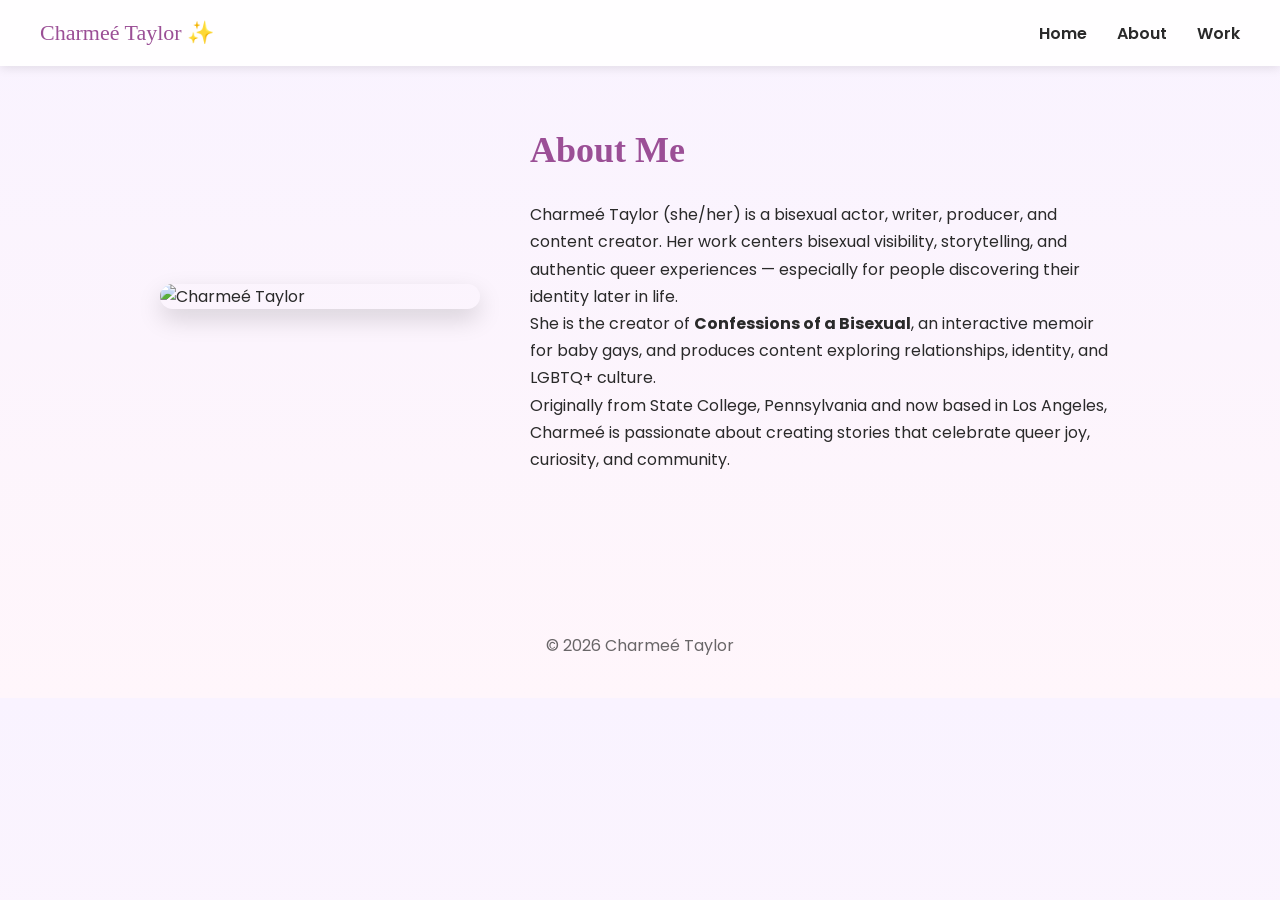
==== about.html @ 1f49b3b9 "first push" ====
<!DOCTYPE html>

<html lang="en">

<head>

<meta charset="UTF-8">
<meta name="viewport" content="width=device-width, initial-scale=1.0">

<title>About Charmeé</title>

<link rel="stylesheet" href="style.css">

<link href="https://fonts.googleapis.com/css2?family=Poppins:wght@300;400;600&family=Permanent+Marker&family=Comic+Neue:wght@700&display=swap" rel="stylesheet">

</head>

<body>

<nav class="navbar">

<div class="logo">Charmeé Taylor ✨</div>

<ul class="nav-links">
<li><a href="index.html">Home</a></li>
<li><a href="about.html">About</a></li>
<li><a href="work.html">Work</a></li>
</ul>

<div class="hamburger">&#9776;</div>

</nav>

<section class="about-section">

<div class="about-container">

<img src="photoshoot-placeholder.jpg" alt="Charmeé Taylor" class="about-photo">

<div class="about-text">

<h1 class="about-title">About Me</h1>

<p>

Charmeé Taylor (she/her) is a bisexual actor, writer, producer, and content creator.

Her work centers bisexual visibility, storytelling, and authentic queer experiences — especially for people discovering their identity later in life.

</p>

<p>

She is the creator of <strong>Confessions of a Bisexual</strong>, an interactive memoir for baby gays, and produces content exploring relationships, identity, and LGBTQ+ culture.

</p>

<p>

Originally from State College, Pennsylvania and now based in Los Angeles, Charmeé is passionate about creating stories that celebrate queer joy, curiosity, and community.

</p>

</div>

</div>

</section>

<footer>

© 2026 Charmeé Taylor

</footer>

<script src="script.js"></script>

</body>

</html>
---- style.css ----
/* ---------------- RESET ---------------- */

* {
  box-sizing: border-box;
  margin: 0;
  padding: 0;
  }

html, body {
font-family: 'Poppins', sans-serif;
background: linear-gradient(180deg,#F9F3FF,#FFF6FB);
color: #2A2A2A;
scroll-behavior: smooth;
overflow-x: hidden;
animation: fadeIn .7s ease;
}

@keyframes fadeIn {
from {opacity:0}
to {opacity:1}
}

/* ---------------- NAVBAR ---------------- */

.navbar {
display: flex;
justify-content: space-between;
align-items: center;
padding: 20px 40px;
position: fixed;
width: 100%;
top: 0;
background: rgba(255,255,255,0.9);
backdrop-filter: blur(6px);
z-index: 100;
box-shadow: 0 2px 10px rgba(0,0,0,.1);
}

.logo {
font-family: 'Permanent Marker', cursive;
font-size: 22px;
color: #9B4F96;
}

.nav-links {
list-style: none;
display: flex;
gap: 30px;
}

.nav-links a {
text-decoration: none;
color: #2A2A2A;
font-weight: 600;
transition: .3s;
}

.nav-links a:hover {
color: #D60270;
}

.hamburger {
display: none;
font-size: 28px;
cursor: pointer;
}

/* ---------------- HERO ---------------- */

.hero {
position: relative;
padding-top: 120px;
min-height: 100vh;
display: flex;
flex-direction: column;
align-items: center;
justify-content: center;
text-align: center;

background-image: url('notebook-marble.png');
background-size: cover;
background-repeat: repeat;
}

/* sparkles overlay */

.sparkles {
position: absolute;
top:0;
left:0;
width:100%;
height:100%;
background-image:url('sparkles.png');
background-repeat: repeat;
opacity: .25;
pointer-events: none;
}

/* floating icons */

.floating-icons span {
position: absolute;
font-size: 22px;
opacity: .7;
animation: float 8s ease-in-out infinite;
}

.floating-icons span:nth-child(1){top:18%;left:12%;}
.floating-icons span:nth-child(2){top:30%;right:14%;}
.floating-icons span:nth-child(3){bottom:25%;left:18%;}
.floating-icons span:nth-child(4){bottom:22%;right:20%;}

@keyframes float {
0% { transform: translateY(0) }
50% { transform: translateY(-10px) }
100% { transform: translateY(0) }
}

/* headshot */

.hero-img{
width:180px;
height:180px;
border-radius:50%;
border:6px solid white;
margin-bottom:-40px;
z-index:3;
}

/* notebook label */

.hero-label {
transform: rotate(-1.5deg);    
background: white;
padding: 40px;
border-radius: 14px;
max-width: 620px;
width: 90%;
font-family: 'Comic Neue', cursive;
position: relative;
z-index: 2;
}

.hero-label:before {
content:"";
position:absolute;
inset:-6px;
border-radius:18px;
background: linear-gradient(90deg,#D60270,#9B4F96,#0038A8);
z-index:-1;
}

.hero-label:after {
content:"";
position:absolute;
inset:-12px;
border-radius:20px;
background: linear-gradient(90deg,#D60270,#9B4F96,#0038A8);
filter: blur(8px);
opacity:.45;
z-index:-2;
}

.hero-label h1 {
font-size: 36px;
margin-bottom: 10px;
}

.hero-label p {
font-size: 18px;
}

/* ---------------- GENERAL SECTIONS ---------------- */

section {
max-width: 1000px;
margin: auto;
padding: 100px 20px;
}

/* ---------------- INTRO SECTION ---------------- */

.intro {
max-width: 800px;
margin: auto;
padding: 120px 20px;
text-align: center;
line-height: 1.7;
}

.intro h2 {
font-family: 'Permanent Marker', cursive;
font-size: 32px;
margin-bottom: 20px;
color: #9B4F96;
}

/* ---------------- WORK GRID ---------------- */

.work-section {
padding: 120px 20px;
max-width: 1100px;
margin: auto;
text-align: center;
}

.work-title {
font-family: 'Permanent Marker', cursive;
font-size: 40px;
margin-bottom: 10px;
color: #9B4F96;
}

.work-subtitle {
max-width: 600px;
margin: auto;
margin-bottom: 50px;
line-height: 1.6;
opacity: .8;
}

.work-grid {
display: grid;
grid-template-columns: repeat(auto-fit,minmax(280px,1fr));
gap: 40px;
}

.work-card {
background: white;
border-radius: 20px;
overflow: hidden;
box-shadow: 0 8px 25px rgba(0,0,0,.08);
transition: .35s;
border: 4px solid transparent;

background-image:
linear-gradient(white,white),
linear-gradient(90deg,#D60270,#9B4F96,#0038A8);

background-origin: border-box;
background-clip: content-box,border-box;
}

.work-card:hover {
transform: translateY(-10px) scale(1.02);
box-shadow: 0 20px 40px rgba(0,0,0,.15);
box-shadow: 0 20px 50px rgba(155,79,150,.25);
}

.work-card img {
width: 100%;
height: 240px;
object-fit: cover;
}

.work-info {
padding: 25px;
text-align: center;
}

.work-info h2 {
font-family: 'Permanent Marker', cursive;
margin-bottom: 8px;
}

/* buttons */

.btn {
display: inline-block;
margin-top: 15px;
padding: 10px 22px;
border-radius: 25px;
text-decoration: none;
font-weight: 600;
color: #9B4F96;
border: 2px solid #9B4F96;
transition: .2s;
}

.btn:hover {
background: #9B4F96;
color: white;
}

/* ---------------- ABOUT PAGE ---------------- */

.about-section {
padding: 120px 20px;
}

.about-container {
display: flex;
gap: 50px;
align-items: center;
max-width: 1000px;
margin: auto;
flex-wrap: wrap;
}

.about-photo {
width: 320px;
border-radius: 16px;
box-shadow: 0 10px 25px rgba(0,0,0,.15);
}

.about-text {
flex: 1;
line-height: 1.7;
}

.about-title {
font-family: 'Permanent Marker', cursive;
font-size: 36px;
margin-bottom: 20px;
color: #9B4F96;
}

/* ---------------- FOOTER ---------------- */

footer {
padding: 40px 20px;
text-align: center;
opacity: .7;
}

/* ---------------- MOBILE ---------------- */

@media (max-width:768px){

.nav-links{
display:none;
flex-direction:column;
position:absolute;
top:70px;
left:0;
width:100%;
background:white;
padding:20px;
box-shadow:0 5px 15px rgba(0,0,0,.1);
}

.nav-links.active{
display:flex;
}

.hamburger{
display:block;
}

.hero-img{
width:140px;
height:140px;
}

.hero-label h1{
font-size:30px;
}

.about-container{
flex-direction:column;
text-align:center;
}

.about-photo{
width:240px;
}

}

/* NOTEBOOK DOODLE ICONS */

.floating-icons span{
position:absolute;
font-size:24px;
opacity:.75;
animation: float 8s ease-in-out infinite;
}

/* positions */

.icon1{top:15%;left:12%;}
.icon2{top:28%;right:14%;}
.icon3{bottom:25%;left:18%;}
.icon4{bottom:20%;right:20%;}
.icon5{top:45%;left:6%;}
.icon6{bottom:35%;right:8%;}
.icon7{top:12%;right:40%;}
.icon8{bottom:15%;left:40%;}

/* floating animation */

@keyframes float{

0%{transform:translateY(0px) rotate(0deg)}
50%{transform:translateY(-12px) rotate(6deg)}
100%{transform:translateY(0px) rotate(0deg)}

}

/* NOTEBOOK LABEL EFFECT */

.hero-label{
padding: 48px 60px;
max-width: 680px;
/* transform:rotate(-1.5deg);
position:relative; */
}

/* marker underline accent */

.label-accent{
position:absolute;
bottom:14px;
left:30px;
width:75%;
height:6px;
background:linear-gradient(90deg,#D60270,#9B4F96,#0038A8);
border-radius:10px;
opacity:.7;
transform:rotate(-2deg);
}

/* tape corners */

.hero-label:before{
content:"";
position:absolute;
top:-12px;
left:20px;
width:60px;
height:18px;
background:rgba(255,255,255,.6);
border-radius:3px;
transform:rotate(-6deg);
}

.hero-label:after{
content:"";
position:absolute;
top:-12px;
right:20px;
width:60px;
height:18px;
background:rgba(255,255,255,.6);
border-radius:3px;
transform:rotate(6deg);
}
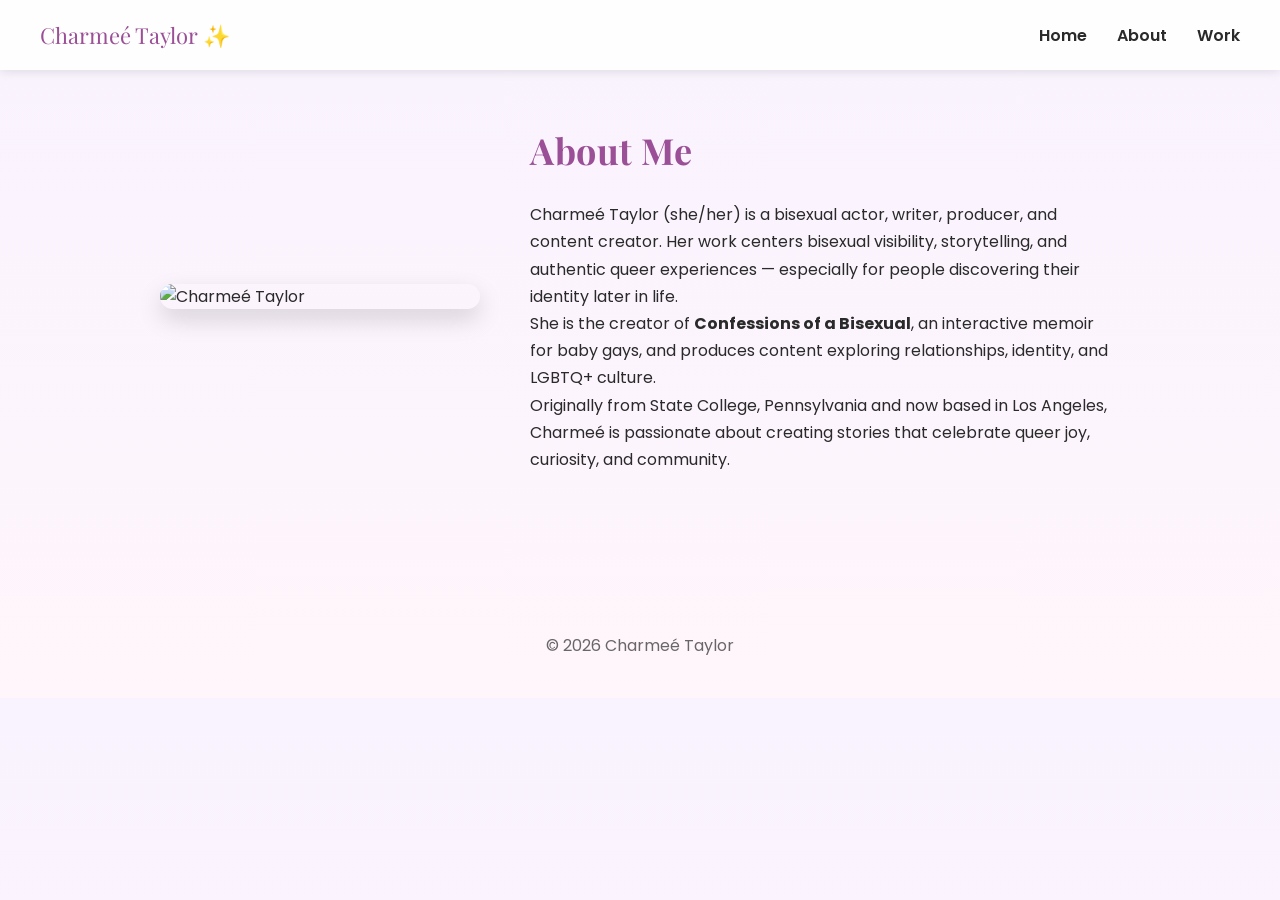
==== commit 2cd21f79: "adjust files and css" ====
--- a/about.html
+++ b/about.html
@@ -11,8 +11,7 @@
 
 <link rel="stylesheet" href="style.css">
 
-<link href="https://fonts.googleapis.com/css2?family=Poppins:wght@300;400;600&family=Permanent+Marker&family=Comic+Neue:wght@700&display=swap" rel="stylesheet">
-
+<link href="https://fonts.googleapis.com/css2?family=Poppins:wght@300;400;600&family=Playfair+Display:wght@500;600;700&display=swap" rel="stylesheet">
 </head>
 
 <body>
--- a/style.css
+++ b/style.css
@@ -37,7 +37,7 @@
 }
 
 .logo {
-font-family: 'Permanent Marker', cursive;
+font-family: 'Playfair Display', serif;
 font-size: 22px;
 color: #9B4F96;
 }
@@ -69,7 +69,7 @@
 
 .hero {
 position: relative;
-padding-top: 120px;
+padding-top: 100px;
 min-height: 100vh;
 display: flex;
 flex-direction: column;
@@ -119,20 +119,20 @@
 /* headshot */
 
 .hero-img{
-width:180px;
-height:180px;
+width:160px;
+height:160px;
 border-radius:50%;
 border:6px solid white;
-margin-bottom:-40px;
+margin-bottom:-20px;
 z-index:3;
 }
 
 /* notebook label */
 
 .hero-label {
-transform: rotate(-1.5deg);    
-background: white;
-padding: 40px;
+transform: rotate(-0.5deg);    
+/* background: white; */
+padding: 40px 50px;
 border-radius: 14px;
 max-width: 620px;
 width: 90%;
@@ -167,7 +167,8 @@
 }
 
 .hero-label p {
-font-size: 18px;
+font-size: 16px;
+line-height: 1.5;
 }
 
 /* ---------------- GENERAL SECTIONS ---------------- */
@@ -183,17 +184,26 @@
 .intro {
 max-width: 800px;
 margin: auto;
-padding: 120px 20px;
+padding: 80px 20px;
 text-align: center;
 line-height: 1.7;
 }
 
 .intro h2 {
-font-family: 'Permanent Marker', cursive;
-font-size: 32px;
+font-family: 'Playfair Display', serif;
+font-size: 30px;
 margin-bottom: 20px;
 color: #9B4F96;
 }
+
+.intro p {
+  font-size: 17px;
+}
+
+.btn {
+  margin-top: 20px;
+}
+
 
 /* ---------------- WORK GRID ---------------- */
 
@@ -205,10 +215,16 @@
 }
 
 .work-title {
-font-family: 'Permanent Marker', cursive;
+font-family: 'Playfair Display', serif;
 font-size: 40px;
 margin-bottom: 10px;
 color: #9B4F96;
+}
+
+.work-title,
+.about-title,
+.intro h2 {
+  letter-spacing: 0.5px;
 }
 
 .work-subtitle {
@@ -221,17 +237,15 @@
 
 .work-grid {
 display: grid;
-grid-template-columns: repeat(auto-fit,minmax(280px,1fr));
+grid-template-columns: repeat(2, 1fr);
 gap: 40px;
 }
 
 .work-card {
-background: white;
-border-radius: 20px;
-overflow: hidden;
-box-shadow: 0 8px 25px rgba(0,0,0,.08);
-transition: .35s;
-border: 4px solid transparent;
+display: block;
+text-decoration: none;
+color: inherit;
+
 
 background-image:
 linear-gradient(white,white),
@@ -248,10 +262,11 @@
 }
 
 .work-card img {
+transition: transform 0.4s ease;
 width: 100%;
-height: 240px;
+height: 100%;
 object-fit: cover;
-}
+object-position: center;}
 
 .work-info {
 padding: 25px;
@@ -259,8 +274,21 @@
 }
 
 .work-info h2 {
-font-family: 'Permanent Marker', cursive;
+font-family: 'Playfair Display', serif;
 margin-bottom: 8px;
+}
+
+.card-overlay {
+  transition: 0.3s;
+}
+
+.work-card:hover .card-overlay {
+  background: linear-gradient(
+    90deg,
+    rgba(214,2,112,0.95),
+    rgba(155,79,150,0.95),
+    rgba(0,56,168,0.95)
+  );
 }
 
 /* buttons */
@@ -309,7 +337,7 @@
 }
 
 .about-title {
-font-family: 'Permanent Marker', cursive;
+font-family: 'Playfair Display', serif;
 font-size: 36px;
 margin-bottom: 20px;
 color: #9B4F96;
@@ -353,7 +381,8 @@
 }
 
 .hero-label h1{
-font-size:30px;
+font-size:32px;
+margin-bottom: 10px;
 }
 
 .about-container{
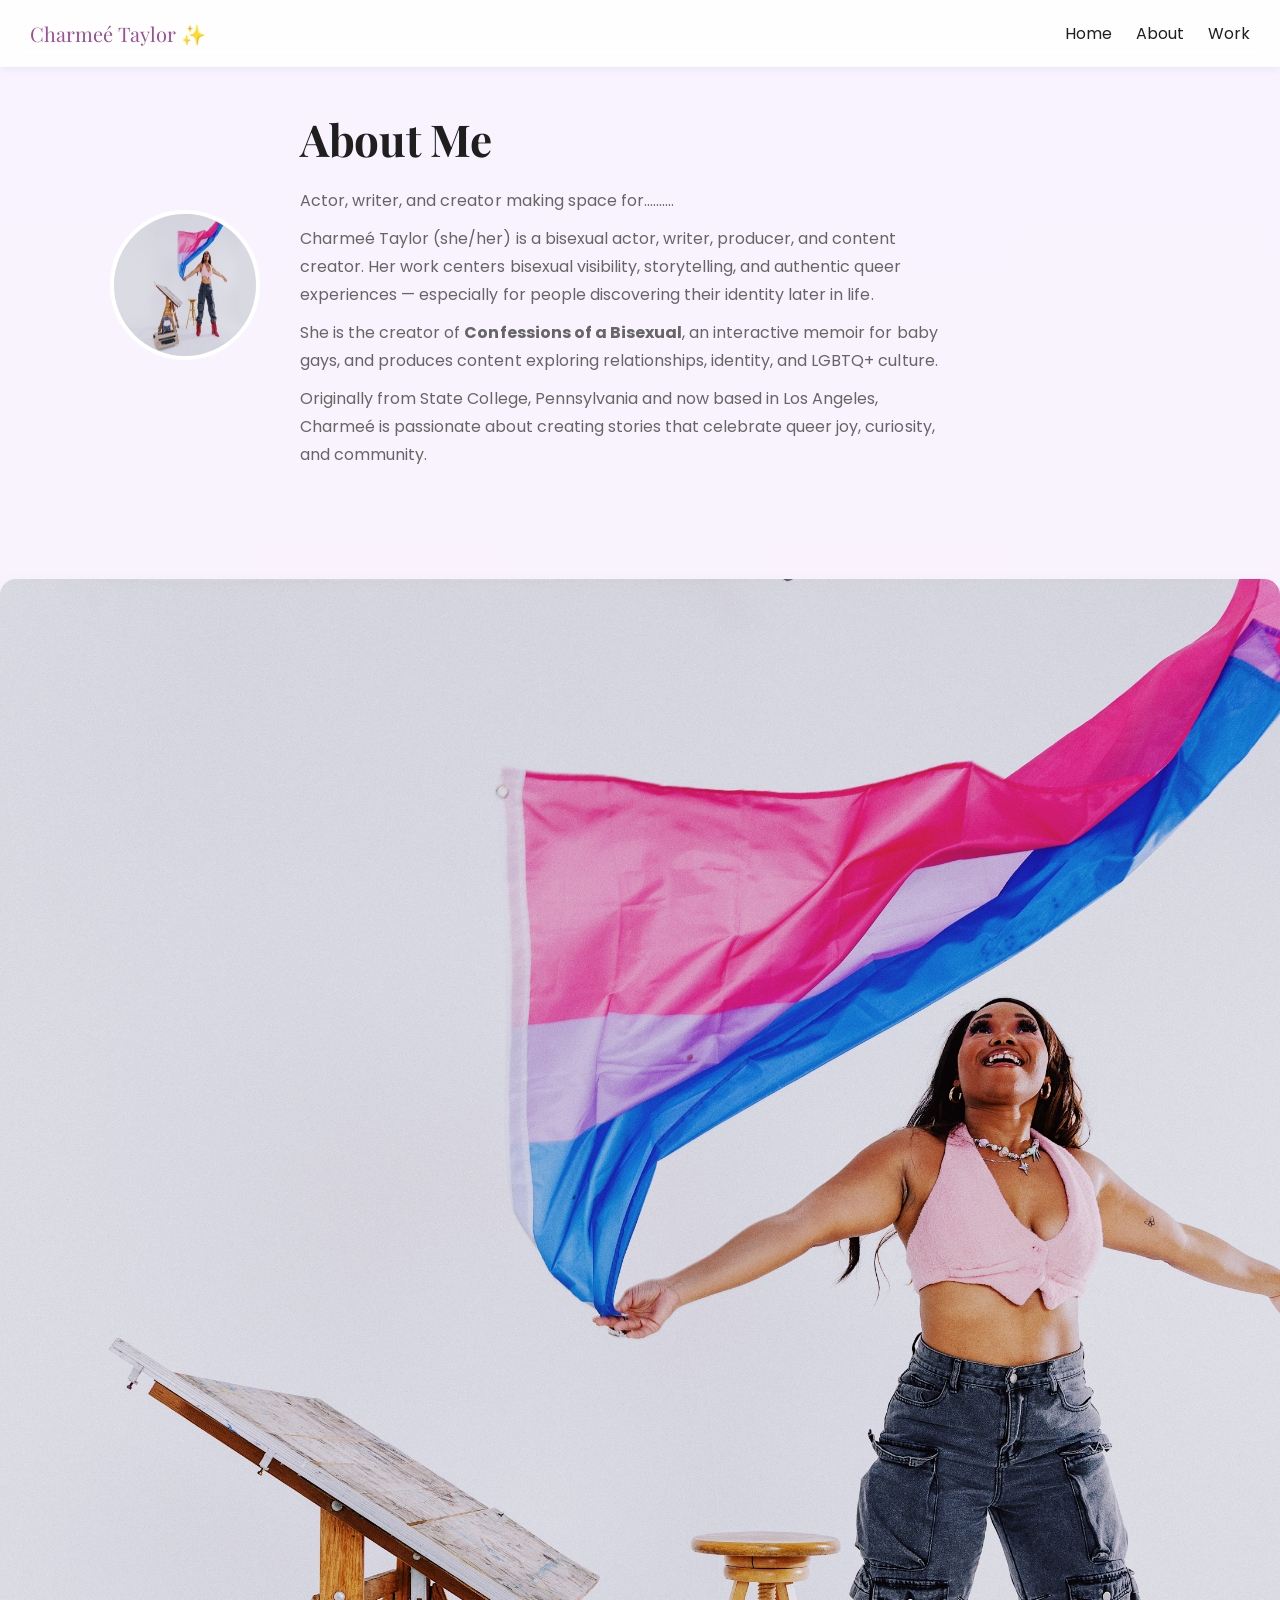
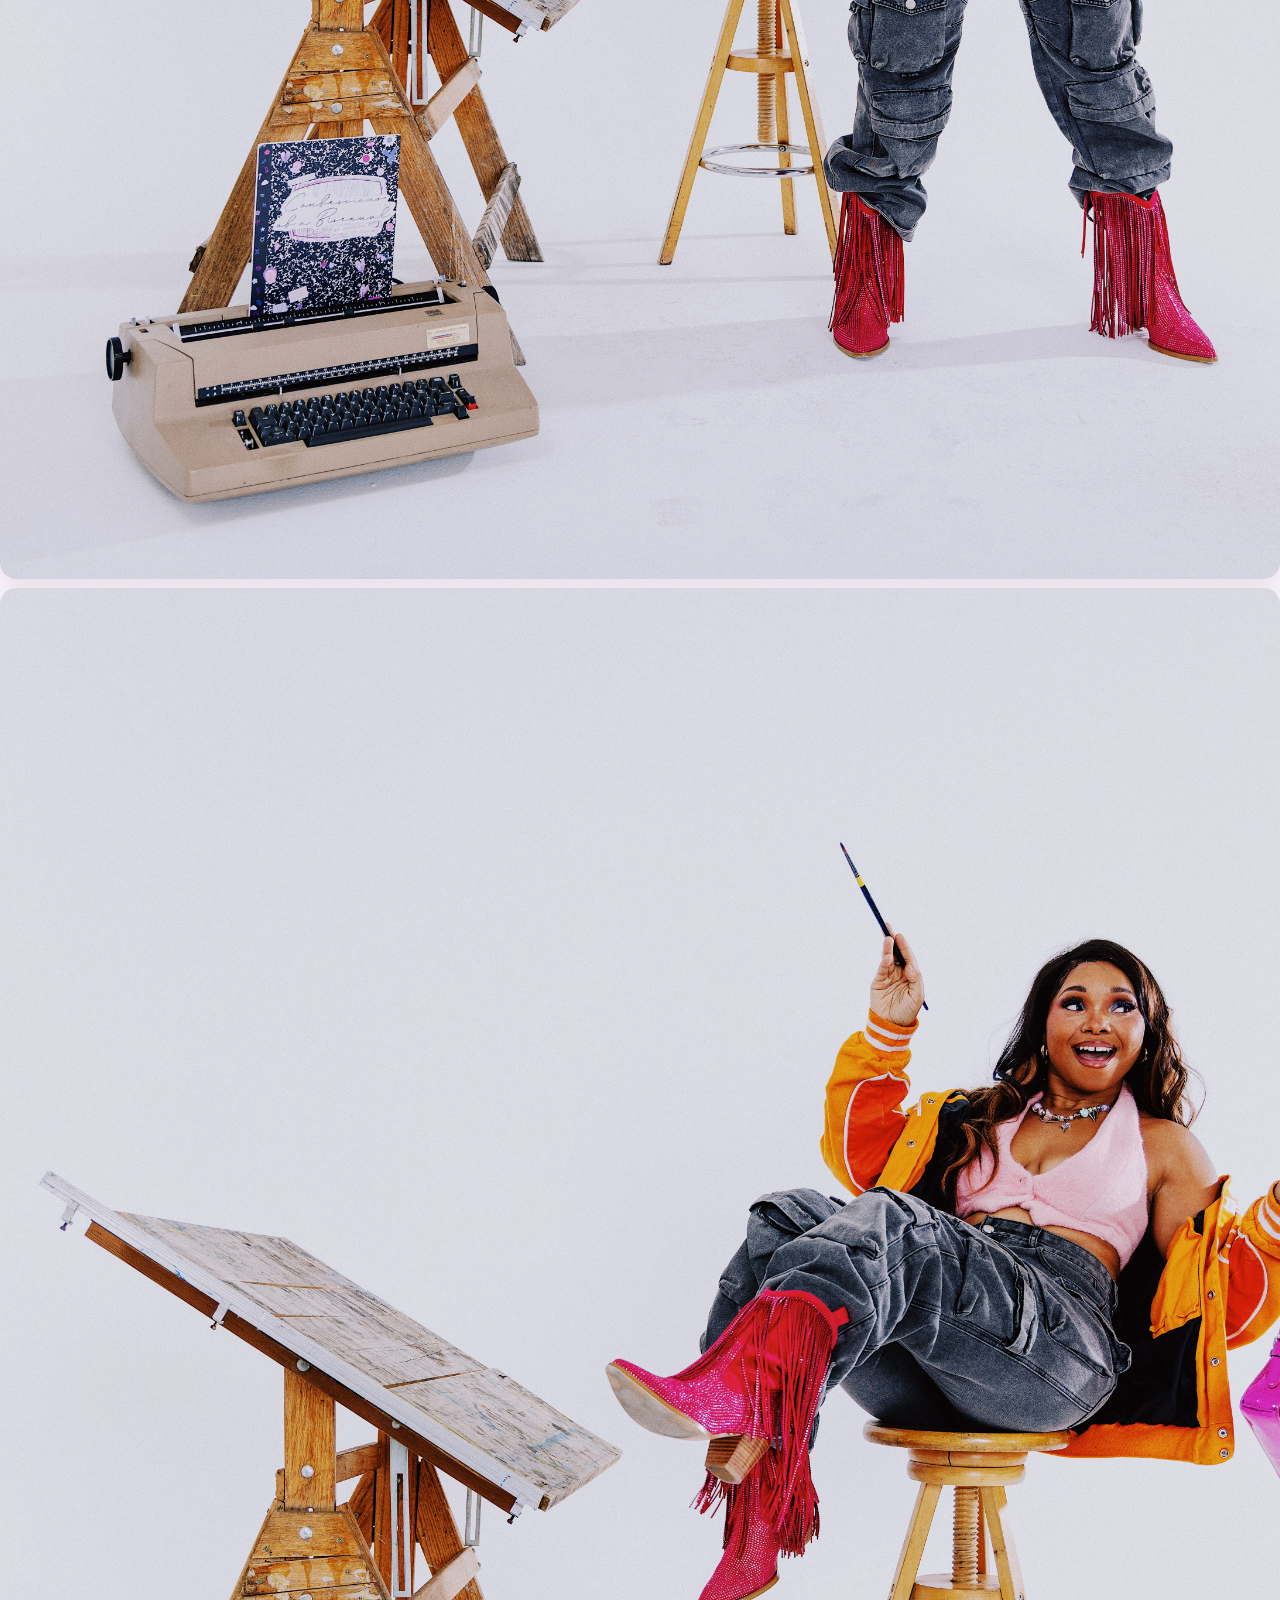
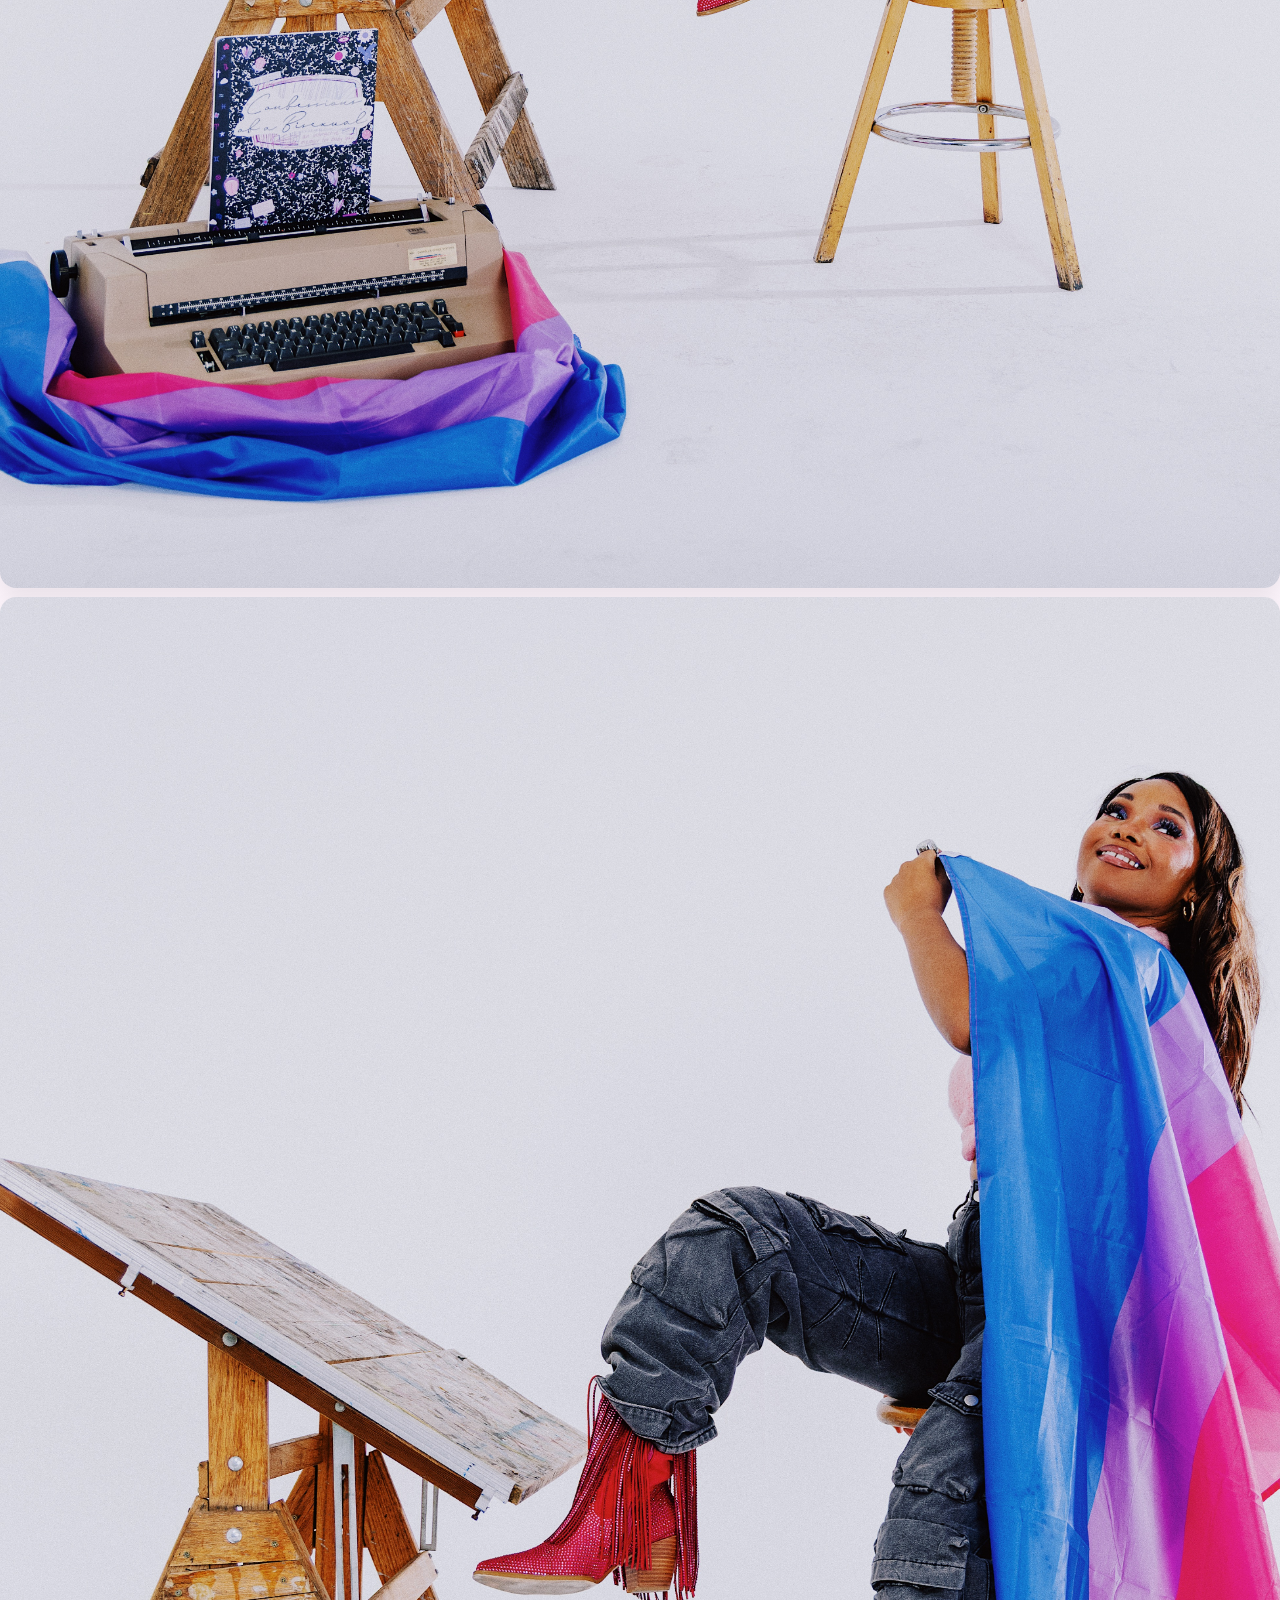
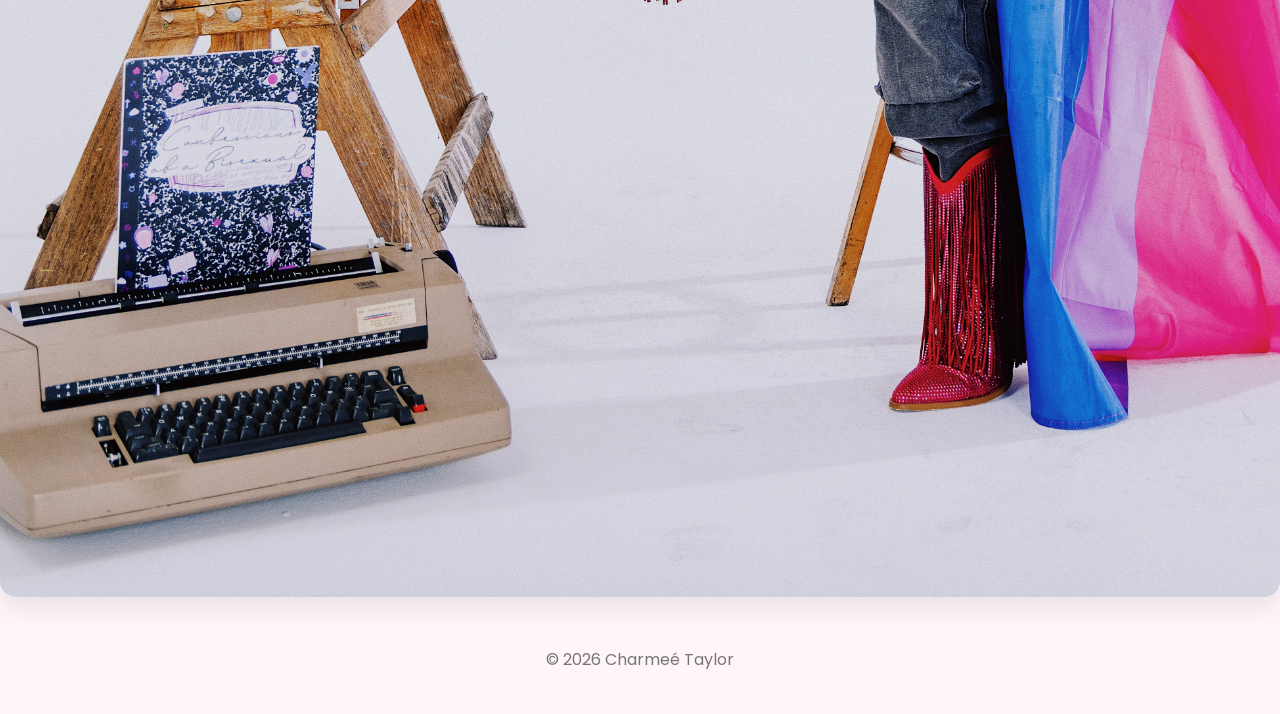
==== commit 764b4c33: "add pics" ====
--- a/about.html
+++ b/about.html
@@ -31,14 +31,19 @@
 </nav>
 
 <section class="about-section">
+<div class="container">
 
-<div class="about-container">
+    <div class="about-container">
 
-<img src="photoshoot-placeholder.jpg" alt="Charmeé Taylor" class="about-photo">
+<img src="assets/biFlagCharmee.JPG" alt="Charmeé Taylor" class="hero-img">
 
 <div class="about-text">
 
 <h1 class="about-title">About Me</h1>
+
+<div class="about-tagline">
+    <p> Actor, writer, and creator making space for..........</p>
+</div>
 
 <p>
 
@@ -64,7 +69,16 @@
 
 </div>
 
+</div>
+
 </section>
+
+<div class="about-gallery">
+    <img src="assets/biFlagCharmee.JPG" alt="Charmeé Taylor" class="gallery-photo">
+    <img src="assets/paintingCharmee.JPG" alt="Charmeé Taylor" class="gallery-photo">
+    <img src="assets/2BiFlagCharmee.JPG" alt="Charmeé Taylor" class="gallery-photo">   
+
+</div>
 
 <footer>
 
--- a/style.css
+++ b/style.css
@@ -1,476 +1,251 @@
-/* ---------------- RESET ---------------- */
-
+/* =========================
+   FINAL POLISHED DESIGN SYSTEM
+   ========================= */
+
+:root {
+  --max: 1100px;
+
+  --text: #1f1f1f;
+  --muted: #666;
+
+  --primary: #9B4F96;
+  --accent: #D60270;
+  --blue: #0038A8;
+
+  --space-sm: 10px;
+  --space-md: 20px;
+  --space-lg: 40px;
+  --space-xl: 80px;
+}
+
+/* RESET */
 * {
-  box-sizing: border-box;
   margin: 0;
   padding: 0;
+  box-sizing: border-box;
+  -webkit-font-smoothing: antialiased;
+  -moz-osx-font-smoothing: grayscale;
+}
+
+body {
+  font-family: 'Poppins', sans-serif;
+  background: linear-gradient(180deg, #F9F3FF, #FFF6FB);
+  color: var(--text);
+  line-height: 1.75;
+  letter-spacing: 0.02px;
+}
+
+a {
+  text-decoration: none;
+  color: inherit;
+}
+
+/* TYPOGRAPHY */
+h1, h2, h3 {
+  font-family: 'Playfair Display', serif;
+  letter-spacing: -0.3px;
+}
+
+h1 {
+  font-size: 44px;
+  margin-bottom: var(--space-sm);
+}
+
+h2 {
+  font-size: 30px;
+  margin-bottom: var(--space-sm);
+}
+
+h3 {
+  font-size: 20px;
+  margin-bottom: var(--space-sm);
+}
+
+p {
+  color: var(--muted);
+  font-size: 16px;
+  max-width: 65ch;
+  margin: 0 auto var(--space-sm);
+}
+
+/* CONTAINER */
+.container {
+  max-width: var(--max);
+  margin: 0 auto;
+  padding: 0 var(--space-md);
+}
+
+/* NAVBAR */
+.navbar {
+  position: fixed;
+  top: 0;
+  width: 100%;
+  background: rgba(255,255,255,0.92);
+  backdrop-filter: blur(10px);
+  display: flex;
+  justify-content: space-between;
+  align-items: center;
+  padding: 16px 30px;
+  z-index: 1000;
+  box-shadow: 0 2px 10px rgba(0,0,0,0.06);
+}
+
+.logo {
+  font-family: 'Playfair Display', serif;
+  font-size: 20px;
+  color: var(--primary);
+}
+
+.nav-links {
+  display: flex;
+  gap: 24px;
+  list-style: none;
+}
+
+.nav-links a:hover {
+  color: var(--accent);
+}
+
+.hamburger {
+  display: none;
+  font-size: 26px;
+}
+
+/* SECTIONS */
+section {
+  padding: 100px 0;
+}
+
+/* HERO */
+.hero {
+  text-align: center;
+  padding-top: 120px;
+}
+
+.hero-img {
+  width: 150px;
+  height: 150px;
+  border-radius: 50%;
+  margin-bottom: var(--space-sm);
+  border: 4px solid white;
+}
+
+.hero-label {
+  background: white;
+  display: inline-block;
+  padding: 30px 40px;
+  border-radius: 14px;
+  box-shadow: 0 10px 30px rgba(0,0,0,0.08);
+}
+
+/* BUTTON */
+.btn {
+  display: inline-block;
+  padding: 10px 18px;
+  border: 2px solid var(--primary);
+  border-radius: 30px;
+  color: var(--primary);
+  margin-top: var(--space-sm);
+  transition: all 0.2s ease;
+}
+
+.btn:hover {
+  background: var(--primary);
+  color: white;
+}
+
+/* FEATURED */
+.featured-content {
+  max-width: 800px;
+  margin: 0 auto;
+  background: white;
+  padding: 28px;
+  border-radius: 16px;
+  box-shadow: 0 12px 30px rgba(0,0,0,0.06);
+}
+
+/* WORK GRID */
+.work-grid {
+  display: grid;
+  grid-template-columns: repeat(auto-fit, minmax(240px, 1fr));
+  gap: 24px;
+}
+
+.work-card {
+  transition: transform 0.25s ease, box-shadow 0.25s ease;
+  display: block;
+}
+
+.work-card:hover {
+  transform: translateY(-8px);
+  box-shadow: 0 20px 40px rgba(155, 79, 150, 0.18);
+}
+
+.work-card img {
+  width: 100%;
+  height: 210px;
+  object-fit: cover;
+  display: block;
+  border-radius: 12px 12px 0 0;
+}
+
+.work-info {
+  padding: 14px;
+}
+
+/* ABOUT */
+.about-container {
+  display: flex;
+  gap: 40px;
+  align-items: center;
+  flex-wrap: wrap;
+}
+
+.about-photo {
+  width: 280px;
+  border-radius: 14px;
+}
+
+.gallery-photo {
+  width: 100%;
+  aspect-ratio: 4 / 5;
+  object-fit: cover;
+  object-position: center;
+  box-shadow: 0 12px 25px rgba(0,0,0,0.08);
+  border-radius: 16px;
+  transition: transform 0.25s ease, box-shadow 0.25s ease;
+}
+
+.gallery-photo:hover {
+  transform: translateY(-6px);
+  box-shadow: 0 20px 40px rgba(0, 0, 0, 0.12);
+}
+
+/* SOCIAL */
+.social-links a {
+  margin-right: 15px;
+  color: var(--primary);
+}
+
+/* FOOTER */
+footer {
+  text-align: center;
+  padding: 40px 20px;
+  opacity: 0.6;
+}
+
+/* MOBILE */
+@media (max-width: 768px) {
+  .nav-links {
+    display: none;
   }
 
-html, body {
-font-family: 'Poppins', sans-serif;
-background: linear-gradient(180deg,#F9F3FF,#FFF6FB);
-color: #2A2A2A;
-scroll-behavior: smooth;
-overflow-x: hidden;
-animation: fadeIn .7s ease;
-}
-
-@keyframes fadeIn {
-from {opacity:0}
-to {opacity:1}
-}
-
-/* ---------------- NAVBAR ---------------- */
-
-.navbar {
-display: flex;
-justify-content: space-between;
-align-items: center;
-padding: 20px 40px;
-position: fixed;
-width: 100%;
-top: 0;
-background: rgba(255,255,255,0.9);
-backdrop-filter: blur(6px);
-z-index: 100;
-box-shadow: 0 2px 10px rgba(0,0,0,.1);
-}
-
-.logo {
-font-family: 'Playfair Display', serif;
-font-size: 22px;
-color: #9B4F96;
-}
-
-.nav-links {
-list-style: none;
-display: flex;
-gap: 30px;
-}
-
-.nav-links a {
-text-decoration: none;
-color: #2A2A2A;
-font-weight: 600;
-transition: .3s;
-}
-
-.nav-links a:hover {
-color: #D60270;
-}
-
-.hamburger {
-display: none;
-font-size: 28px;
-cursor: pointer;
-}
-
-/* ---------------- HERO ---------------- */
-
-.hero {
-position: relative;
-padding-top: 100px;
-min-height: 100vh;
-display: flex;
-flex-direction: column;
-align-items: center;
-justify-content: center;
-text-align: center;
-
-background-image: url('notebook-marble.png');
-background-size: cover;
-background-repeat: repeat;
-}
-
-/* sparkles overlay */
-
-.sparkles {
-position: absolute;
-top:0;
-left:0;
-width:100%;
-height:100%;
-background-image:url('sparkles.png');
-background-repeat: repeat;
-opacity: .25;
-pointer-events: none;
-}
-
-/* floating icons */
-
-.floating-icons span {
-position: absolute;
-font-size: 22px;
-opacity: .7;
-animation: float 8s ease-in-out infinite;
-}
-
-.floating-icons span:nth-child(1){top:18%;left:12%;}
-.floating-icons span:nth-child(2){top:30%;right:14%;}
-.floating-icons span:nth-child(3){bottom:25%;left:18%;}
-.floating-icons span:nth-child(4){bottom:22%;right:20%;}
-
-@keyframes float {
-0% { transform: translateY(0) }
-50% { transform: translateY(-10px) }
-100% { transform: translateY(0) }
-}
-
-/* headshot */
-
-.hero-img{
-width:160px;
-height:160px;
-border-radius:50%;
-border:6px solid white;
-margin-bottom:-20px;
-z-index:3;
-}
-
-/* notebook label */
-
-.hero-label {
-transform: rotate(-0.5deg);    
-/* background: white; */
-padding: 40px 50px;
-border-radius: 14px;
-max-width: 620px;
-width: 90%;
-font-family: 'Comic Neue', cursive;
-position: relative;
-z-index: 2;
-}
-
-.hero-label:before {
-content:"";
-position:absolute;
-inset:-6px;
-border-radius:18px;
-background: linear-gradient(90deg,#D60270,#9B4F96,#0038A8);
-z-index:-1;
-}
-
-.hero-label:after {
-content:"";
-position:absolute;
-inset:-12px;
-border-radius:20px;
-background: linear-gradient(90deg,#D60270,#9B4F96,#0038A8);
-filter: blur(8px);
-opacity:.45;
-z-index:-2;
-}
-
-.hero-label h1 {
-font-size: 36px;
-margin-bottom: 10px;
-}
-
-.hero-label p {
-font-size: 16px;
-line-height: 1.5;
-}
-
-/* ---------------- GENERAL SECTIONS ---------------- */
-
-section {
-max-width: 1000px;
-margin: auto;
-padding: 100px 20px;
-}
-
-/* ---------------- INTRO SECTION ---------------- */
-
-.intro {
-max-width: 800px;
-margin: auto;
-padding: 80px 20px;
-text-align: center;
-line-height: 1.7;
-}
-
-.intro h2 {
-font-family: 'Playfair Display', serif;
-font-size: 30px;
-margin-bottom: 20px;
-color: #9B4F96;
-}
-
-.intro p {
-  font-size: 17px;
-}
-
-.btn {
-  margin-top: 20px;
-}
-
-
-/* ---------------- WORK GRID ---------------- */
-
-.work-section {
-padding: 120px 20px;
-max-width: 1100px;
-margin: auto;
-text-align: center;
-}
-
-.work-title {
-font-family: 'Playfair Display', serif;
-font-size: 40px;
-margin-bottom: 10px;
-color: #9B4F96;
-}
-
-.work-title,
-.about-title,
-.intro h2 {
-  letter-spacing: 0.5px;
-}
-
-.work-subtitle {
-max-width: 600px;
-margin: auto;
-margin-bottom: 50px;
-line-height: 1.6;
-opacity: .8;
-}
-
-.work-grid {
-display: grid;
-grid-template-columns: repeat(2, 1fr);
-gap: 40px;
-}
-
-.work-card {
-display: block;
-text-decoration: none;
-color: inherit;
-
-
-background-image:
-linear-gradient(white,white),
-linear-gradient(90deg,#D60270,#9B4F96,#0038A8);
-
-background-origin: border-box;
-background-clip: content-box,border-box;
-}
-
-.work-card:hover {
-transform: translateY(-10px) scale(1.02);
-box-shadow: 0 20px 40px rgba(0,0,0,.15);
-box-shadow: 0 20px 50px rgba(155,79,150,.25);
-}
-
-.work-card img {
-transition: transform 0.4s ease;
-width: 100%;
-height: 100%;
-object-fit: cover;
-object-position: center;}
-
-.work-info {
-padding: 25px;
-text-align: center;
-}
-
-.work-info h2 {
-font-family: 'Playfair Display', serif;
-margin-bottom: 8px;
-}
-
-.card-overlay {
-  transition: 0.3s;
-}
-
-.work-card:hover .card-overlay {
-  background: linear-gradient(
-    90deg,
-    rgba(214,2,112,0.95),
-    rgba(155,79,150,0.95),
-    rgba(0,56,168,0.95)
-  );
-}
-
-/* buttons */
-
-.btn {
-display: inline-block;
-margin-top: 15px;
-padding: 10px 22px;
-border-radius: 25px;
-text-decoration: none;
-font-weight: 600;
-color: #9B4F96;
-border: 2px solid #9B4F96;
-transition: .2s;
-}
-
-.btn:hover {
-background: #9B4F96;
-color: white;
-}
-
-/* ---------------- ABOUT PAGE ---------------- */
-
-.about-section {
-padding: 120px 20px;
-}
-
-.about-container {
-display: flex;
-gap: 50px;
-align-items: center;
-max-width: 1000px;
-margin: auto;
-flex-wrap: wrap;
-}
-
-.about-photo {
-width: 320px;
-border-radius: 16px;
-box-shadow: 0 10px 25px rgba(0,0,0,.15);
-}
-
-.about-text {
-flex: 1;
-line-height: 1.7;
-}
-
-.about-title {
-font-family: 'Playfair Display', serif;
-font-size: 36px;
-margin-bottom: 20px;
-color: #9B4F96;
-}
-
-/* ---------------- FOOTER ---------------- */
-
-footer {
-padding: 40px 20px;
-text-align: center;
-opacity: .7;
-}
-
-/* ---------------- MOBILE ---------------- */
-
-@media (max-width:768px){
-
-.nav-links{
-display:none;
-flex-direction:column;
-position:absolute;
-top:70px;
-left:0;
-width:100%;
-background:white;
-padding:20px;
-box-shadow:0 5px 15px rgba(0,0,0,.1);
-}
-
-.nav-links.active{
-display:flex;
-}
-
-.hamburger{
-display:block;
-}
-
-.hero-img{
-width:140px;
-height:140px;
-}
-
-.hero-label h1{
-font-size:32px;
-margin-bottom: 10px;
-}
-
-.about-container{
-flex-direction:column;
-text-align:center;
-}
-
-.about-photo{
-width:240px;
-}
-
-}
-
-/* NOTEBOOK DOODLE ICONS */
-
-.floating-icons span{
-position:absolute;
-font-size:24px;
-opacity:.75;
-animation: float 8s ease-in-out infinite;
-}
-
-/* positions */
-
-.icon1{top:15%;left:12%;}
-.icon2{top:28%;right:14%;}
-.icon3{bottom:25%;left:18%;}
-.icon4{bottom:20%;right:20%;}
-.icon5{top:45%;left:6%;}
-.icon6{bottom:35%;right:8%;}
-.icon7{top:12%;right:40%;}
-.icon8{bottom:15%;left:40%;}
-
-/* floating animation */
-
-@keyframes float{
-
-0%{transform:translateY(0px) rotate(0deg)}
-50%{transform:translateY(-12px) rotate(6deg)}
-100%{transform:translateY(0px) rotate(0deg)}
-
-}
-
-/* NOTEBOOK LABEL EFFECT */
-
-.hero-label{
-padding: 48px 60px;
-max-width: 680px;
-/* transform:rotate(-1.5deg);
-position:relative; */
-}
-
-/* marker underline accent */
-
-.label-accent{
-position:absolute;
-bottom:14px;
-left:30px;
-width:75%;
-height:6px;
-background:linear-gradient(90deg,#D60270,#9B4F96,#0038A8);
-border-radius:10px;
-opacity:.7;
-transform:rotate(-2deg);
-}
-
-/* tape corners */
-
-.hero-label:before{
-content:"";
-position:absolute;
-top:-12px;
-left:20px;
-width:60px;
-height:18px;
-background:rgba(255,255,255,.6);
-border-radius:3px;
-transform:rotate(-6deg);
-}
-
-.hero-label:after{
-content:"";
-position:absolute;
-top:-12px;
-right:20px;
-width:60px;
-height:18px;
-background:rgba(255,255,255,.6);
-border-radius:3px;
-transform:rotate(6deg);
+  .hamburger {
+    display: block;
+  }
+
+  .about-container {
+    flex-direction: column;
+    text-align: center;
+  }
 }
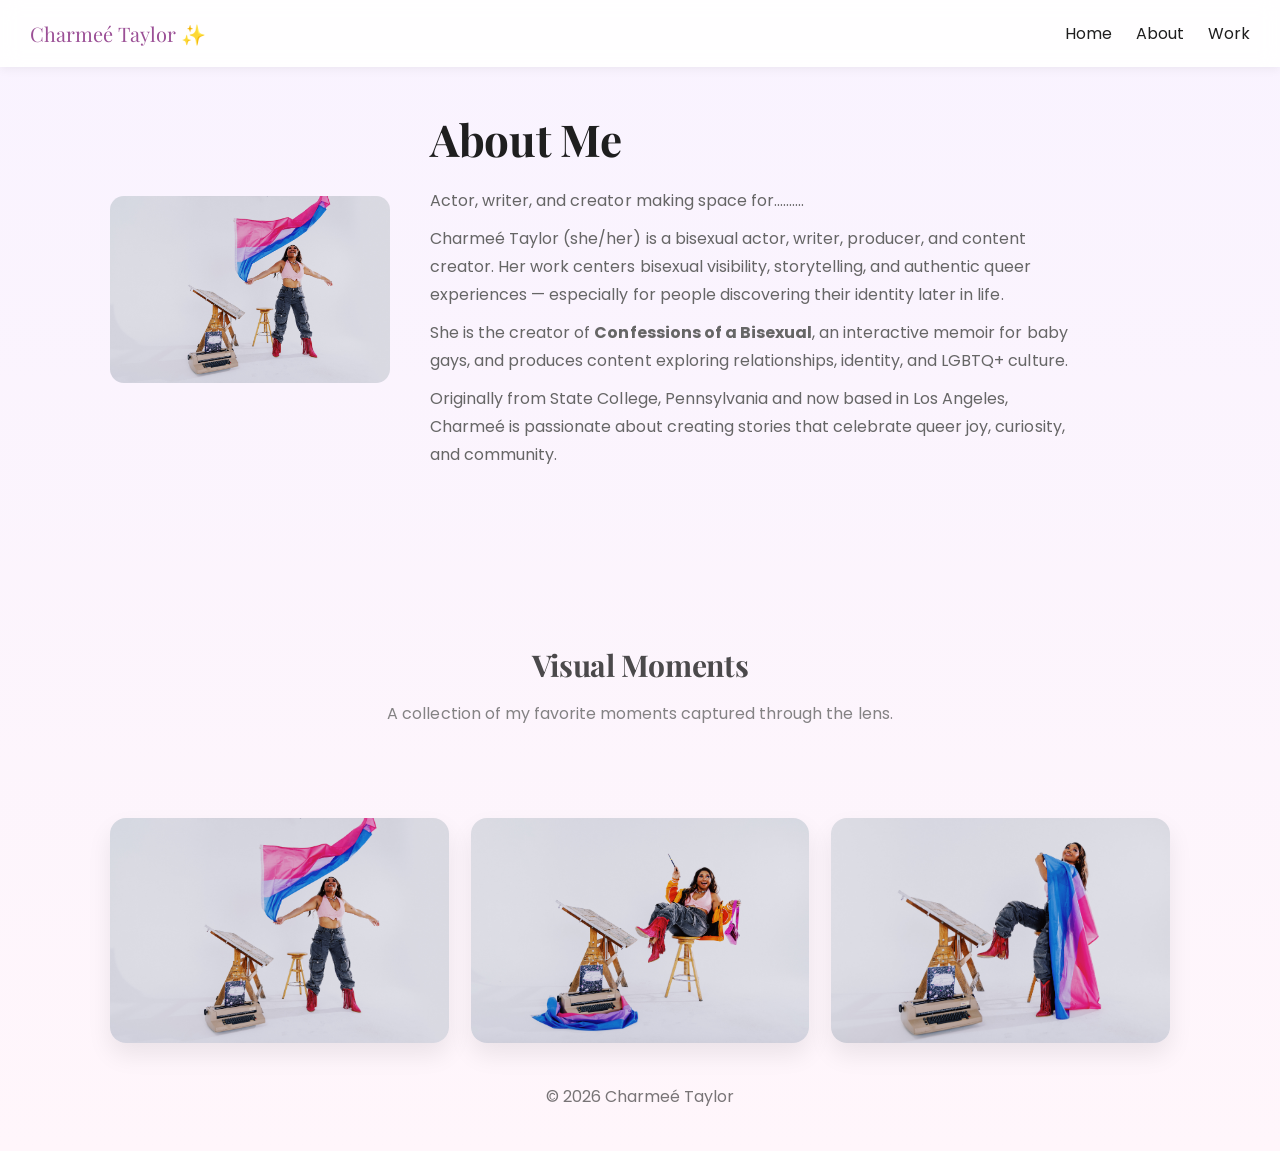
==== commit 0ab97195: "changing the homepage up - draft 1" ====
--- a/about.html
+++ b/about.html
@@ -35,7 +35,7 @@
 
     <div class="about-container">
 
-<img src="assets/biFlagCharmee.JPG" alt="Charmeé Taylor" class="hero-img">
+<img src="assets/biFlagCharmee.JPG" alt="Charmeé Taylor" class="about-photo">
 
 <div class="about-text">
 
@@ -73,6 +73,13 @@
 
 </section>
 
+<section class="gallery-header">
+    <div class="container">
+        <h2>Visual Moments</h2>
+        <p> A collection of my favorite moments captured through the lens.</p>
+    </div>
+</section>
+
 <div class="about-gallery">
     <img src="assets/biFlagCharmee.JPG" alt="Charmeé Taylor" class="gallery-photo">
     <img src="assets/paintingCharmee.JPG" alt="Charmeé Taylor" class="gallery-photo">
--- a/style.css
+++ b/style.css
@@ -66,6 +66,14 @@
   font-size: 16px;
   max-width: 65ch;
   margin: 0 auto var(--space-sm);
+}
+
+.intro p, 
+.hero p {
+  margin-left: auto;
+margin-right: auto;
+text-align: center;
+
 }
 
 /* CONTAINER */
@@ -117,9 +125,24 @@
 }
 
 /* HERO */
+.hero::after {
+  content: "";
+  position: absolute;
+  inset: 0;
+  background: radial-gradient(
+    circle at center,
+    rgba(255,255,255,0) 40%,
+    rgba(0,0,0,0.08) 100%
+  );
+  pointer-events: none;
+  z-index: 4;
+}
+
 .hero {
-  text-align: center;
-  padding-top: 120px;
+position: relative;
+text-align: center;
+padding-top: 120px;
+overflow: hidden;
 }
 
 .hero-img {
@@ -130,12 +153,103 @@
   border: 4px solid white;
 }
 
+.hero-img--large {
+  width: 320px;
+  height: 320px;
+  border-radius: 50%;
+  object-fit: cover;
+  border: 6px solid white;
+  box-shadow: 0 30px 70px rgba(0,0,0,0.18),
+  0 0 0 10px rgba(255,255,255,0.4);
+  position: relative;
+  z-index: 3;
+}
+
+.hero-label--overlay {
+  position: relative;
+  z-index: 5;
+  margin-bottom: -20px;
+  padding: 34px 44px;
+  background: rgba(255,255,255,0.92);
+  backdrop-filter: blur(10px);
+  border: 1px solid rgba(0,0,0,0.05);
+  font-size: 56px;
+  line-height: 1.05;
+  letter-spacing: -1px;
+}
+
+.hero-label--overlay p {
+  font-size: 13px;
+  letter-spacing: 2px;
+  text-transform: uppercase;
+  opacity: 0.75;
+}
+
 .hero-label {
   background: white;
   display: inline-block;
   padding: 30px 40px;
   border-radius: 14px;
   box-shadow: 0 10px 30px rgba(0,0,0,0.08);
+}
+
+.hero-inner {
+transform: translateY(-10px);  
+position: relative;
+display: grid;
+place-items: center;
+min-height: 80vh;
+text-align: center;
+}
+
+/* Sparkles hero background effects */
+
+.sparkles {
+  position: absolute;
+  inset: 0;
+  pointer-events: none;
+
+  background: radial-gradient(circle at 20% 20%, rgba(214, 2, 112, 0.15), transparent 40%),
+              radial-gradient(circle at 70% 60%, rgba(155, 79, 150, 0.12), transparent 45%),
+              radial-gradient(circle at 50% 20%, rgba(0, 56, 168, 0.10), transparent 50%);
+
+  z-index: 0;
+}
+
+.floating-icons {
+  position: absolute;
+  inset: 0;
+  pointer-events: none;
+  z-index: 2;
+}
+
+.floating-icons span {
+  position: absolute;
+  font-size: 20px;
+  opacity: 0.75;
+  animation: floaty 6s ease-in-out infinite;
+}
+
+/* individual placements */
+.icon1 { top: 10%; left: 15%; }
+.icon2 { top: 20%; right: 18%; }
+.icon3 { top: 35%; left: 8%; }
+.icon4 { top: 45%; right: 10%; }
+.icon5 { bottom: 25%; left: 20%; }
+.icon6 { bottom: 30%; right: 25%; }
+.icon7 { top: 60%; left: 50%; }
+.icon8 { bottom: 15%; right: 40%; }
+.icon9  { top: 5%; left: 50%; }
+.icon10 { top: 15%; left: 70%; }
+.icon11 { top: 25%; right: 5%; }
+.icon12 { top: 40%; left: 5%; }
+.icon13 { top: 55%; right: 15%; }
+.icon14 { bottom: 20%; left: 60%; }
+.icon15 { bottom: 10%; left: 10%; }
+
+@keyframes floaty {
+  0%, 100% { transform: translateY(0); }
+  50% { transform: translateY(-10px); }
 }
 
 /* BUTTON */
@@ -165,6 +279,10 @@
 }
 
 /* WORK GRID */
+.work-section {
+  padding: 120px 0;
+}
+
 .work-grid {
   display: grid;
   grid-template-columns: repeat(auto-fit, minmax(240px, 1fr));
@@ -201,6 +319,31 @@
   flex-wrap: wrap;
 }
 
+.gallery-header {
+  text-align: center;
+  padding: 60px 0 20px;
+}
+
+.gallery-header h2 {
+  margin-bottom: 8px;
+}
+
+.gallery-header{
+  max-width: 600px;
+  margin: 0 auto;
+  opacity: 0.8;
+}
+
+.about-gallery {
+  max-width: var(--max);
+  margin: 60px auto 0;
+  padding: 0 20px;
+  display: grid;
+  grid-template-columns: repeat(auto-fit, minmax(240px, 1fr));
+  gap: 22px;
+  align-items: stretch
+}
+
 .about-photo {
   width: 280px;
   border-radius: 14px;
@@ -208,17 +351,18 @@
 
 .gallery-photo {
   width: 100%;
-  aspect-ratio: 4 / 5;
+  height: 100%;
   object-fit: cover;
   object-position: center;
   box-shadow: 0 12px 25px rgba(0,0,0,0.08);
   border-radius: 16px;
   transition: transform 0.25s ease, box-shadow 0.25s ease;
+  display: block;
 }
 
 .gallery-photo:hover {
   transform: translateY(-6px);
-  box-shadow: 0 20px 40px rgba(0, 0, 0, 0.12);
+  box-shadow: 0 22px 45px rgba(0, 0, 0, 0.12);
 }
 
 /* SOCIAL */
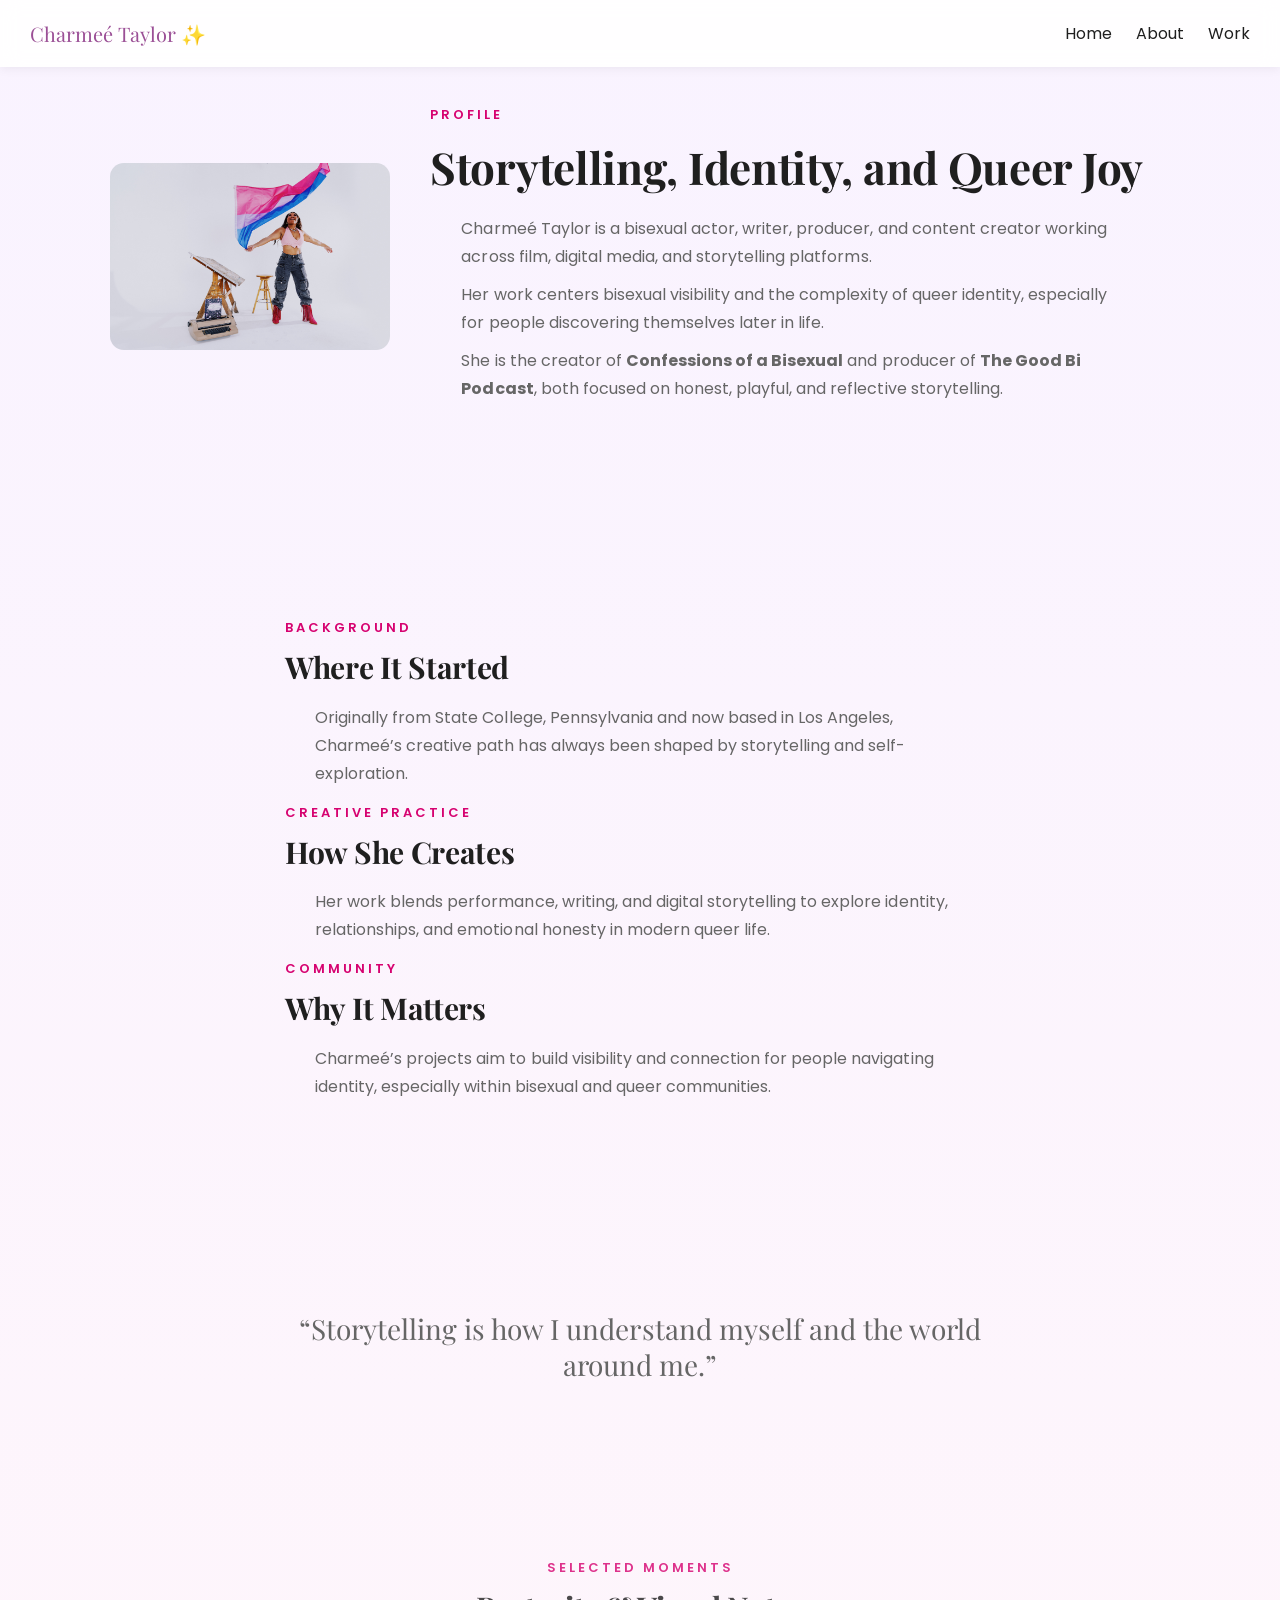
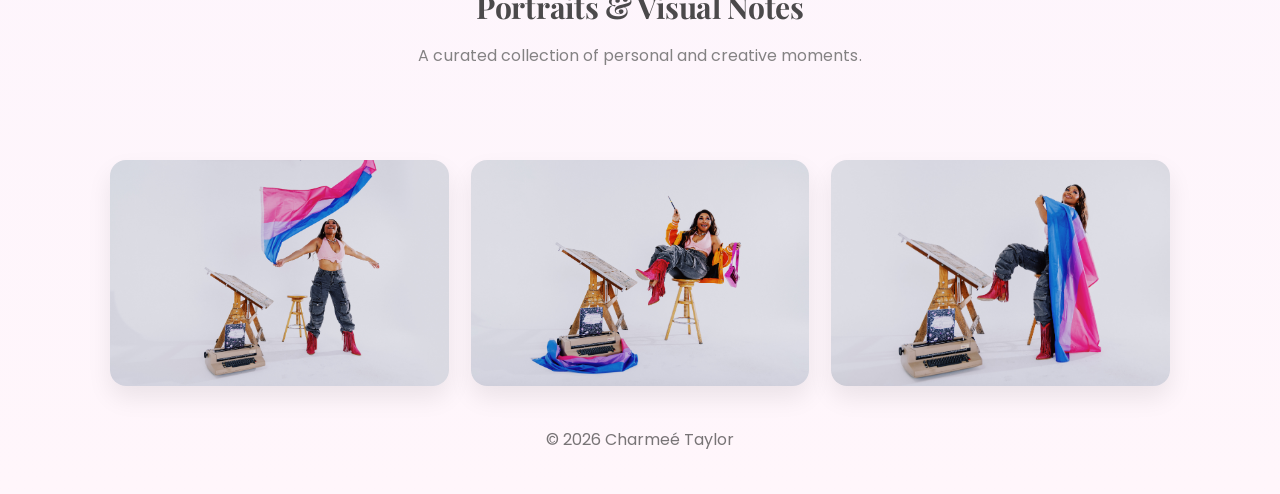
==== commit e71611c0: "adding new layout draft one" ====
--- a/about.html
+++ b/about.html
@@ -1,100 +1,134 @@
 <!DOCTYPE html>
-
 <html lang="en">
 
 <head>
-
 <meta charset="UTF-8">
 <meta name="viewport" content="width=device-width, initial-scale=1.0">
 
 <title>About Charmeé</title>
 
 <link rel="stylesheet" href="style.css">
-
 <link href="https://fonts.googleapis.com/css2?family=Poppins:wght@300;400;600&family=Playfair+Display:wght@500;600;700&display=swap" rel="stylesheet">
 </head>
 
 <body>
 
 <nav class="navbar">
+  <div class="logo">Charmeé Taylor ✨</div>
 
-<div class="logo">Charmeé Taylor ✨</div>
+  <ul class="nav-links">
+    <li><a href="index.html">Home</a></li>
+    <li><a href="about.html">About</a></li>
+    <li><a href="work.html">Work</a></li>
+  </ul>
 
-<ul class="nav-links">
-<li><a href="index.html">Home</a></li>
-<li><a href="about.html">About</a></li>
-<li><a href="work.html">Work</a></li>
-</ul>
-
-<div class="hamburger">&#9776;</div>
-
+  <div class="hamburger">&#9776;</div>
 </nav>
 
+<!-- =========================
+     ABOUT HERO (EDITORIAL SPLIT)
+========================= -->
+
 <section class="about-section">
-<div class="container">
+  <div class="container">
 
     <div class="about-container">
 
-<img src="assets/biFlagCharmee.JPG" alt="Charmeé Taylor" class="about-photo">
+      <!-- IMAGE SIDE -->
+      <img src="assets/biFlagCharmee.JPG" alt="Charmeé Taylor" class="about-photo">
 
-<div class="about-text">
+      <!-- TEXT SIDE -->
+      <div class="about-text">
 
-<h1 class="about-title">About Me</h1>
+        <span class="section-kicker">Profile</span>
 
-<div class="about-tagline">
-    <p> Actor, writer, and creator making space for..........</p>
-</div>
+        <h1>Storytelling, Identity, and Queer Joy</h1>
 
-<p>
+        <p>
+          Charmeé Taylor is a bisexual actor, writer, producer, and content creator working across film, digital media, and storytelling platforms.
+        </p>
 
-Charmeé Taylor (she/her) is a bisexual actor, writer, producer, and content creator.
+        <p>
+          Her work centers bisexual visibility and the complexity of queer identity, especially for people discovering themselves later in life.
+        </p>
 
-Her work centers bisexual visibility, storytelling, and authentic queer experiences — especially for people discovering their identity later in life.
+        <p>
+          She is the creator of <strong>Confessions of a Bisexual</strong> and producer of <strong>The Good Bi Podcast</strong>, both focused on honest, playful, and reflective storytelling.
+        </p>
 
-</p>
+      </div>
 
-<p>
-
-She is the creator of <strong>Confessions of a Bisexual</strong>, an interactive memoir for baby gays, and produces content exploring relationships, identity, and LGBTQ+ culture.
-
-</p>
-
-<p>
-
-Originally from State College, Pennsylvania and now based in Los Angeles, Charmeé is passionate about creating stories that celebrate queer joy, curiosity, and community.
-
-</p>
-
-</div>
-
-</div>
-
-</div>
-
+    </div>
+  </div>
 </section>
 
+<!-- =========================
+STORY SECTIONS (MAGAZINE FLOW)
+========================= -->
+
+<section class="about-story">
+  <div class="container" style="max-width: 750px;">
+
+    <span class="section-kicker">Background</span>
+    <h2>Where It Started</h2>
+    <p>
+      Originally from State College, Pennsylvania and now based in Los Angeles, Charmeé’s creative path has always been shaped by storytelling and self-exploration.
+    </p>
+
+    <span class="section-kicker">Creative Practice</span>
+    <h2>How She Creates</h2>
+    <p>
+      Her work blends performance, writing, and digital storytelling to explore identity, relationships, and emotional honesty in modern queer life.
+    </p>
+
+    <span class="section-kicker">Community</span>
+    <h2>Why It Matters</h2>
+    <p>
+      Charmeé’s projects aim to build visibility and connection for people navigating identity, especially within bisexual and queer communities.
+    </p>
+
+  </div>
+</section>
+
+<!-- =========================
+QUOTE MOMENT (EDITORIAL FEATURE)
+========================= -->
+
+<section class="about-quote">
+  <div class="container" style="text-align:center; max-width: 800px;">
+
+    <p style="font-size: 28px; font-family: 'Playfair Display', serif; line-height: 1.3;">
+      “Storytelling is how I understand myself and the world around me.”
+    </p>
+
+  </div>
+</section>
+
+<!-- =========================
+GALLERY (CURATED VISUALS)
+========================= -->
+
 <section class="gallery-header">
-    <div class="container">
-        <h2>Visual Moments</h2>
-        <p> A collection of my favorite moments captured through the lens.</p>
-    </div>
+  <div class="container">
+    <span class="section-kicker">Selected Moments</span>
+    <h2>Portraits & Visual Notes</h2>
+    <p>A curated collection of personal and creative moments.</p>
+  </div>
 </section>
 
 <div class="about-gallery">
-    <img src="assets/biFlagCharmee.JPG" alt="Charmeé Taylor" class="gallery-photo">
-    <img src="assets/paintingCharmee.JPG" alt="Charmeé Taylor" class="gallery-photo">
-    <img src="assets/2BiFlagCharmee.JPG" alt="Charmeé Taylor" class="gallery-photo">   
-
+  <img src="assets/biFlagCharmee.JPG" alt="Charmeé portrait" class="gallery-photo">
+  <img src="assets/paintingCharmee.JPG" alt="Charmeé portrait" class="gallery-photo">
+  <img src="assets/2BiFlagCharmee.JPG" alt="Charmeé portrait" class="gallery-photo">
 </div>
 
+<!-- FOOTER -->
+
 <footer>
-
-© 2026 Charmeé Taylor
-
+  © 2026 Charmeé Taylor
 </footer>
 
 <script src="script.js"></script>
 
 </body>
-
-</html>
+</html>
--- a/style.css
+++ b/style.css
@@ -41,6 +41,15 @@
 }
 
 /* TYPOGRAPHY */
+.section-kicker {
+  text-transform: uppercase;
+  letter-spacing: 3px;
+  font-size: 13px;
+  font-weight: 600;
+  color: var(--accent);
+  margin-botton: 12px;
+}
+
 h1, h2, h3 {
   font-family: 'Playfair Display', serif;
   letter-spacing: -0.3px;
@@ -73,7 +82,19 @@
   margin-left: auto;
 margin-right: auto;
 text-align: center;
-
+max-width: 700px;
+
+}
+
+.intro h2 {
+  font-size: clamp(2.4rem, 5vw, 4rem);
+  margin: 0 auto 20px;
+  max-width: 700px;
+  line-height: 1.1;
+}
+
+.intro {
+  text-align: center;
 }
 
 /* CONTAINER */
@@ -154,29 +175,33 @@
 }
 
 .hero-img--large {
-  width: 320px;
-  height: 320px;
+  width: 520px;
+  height: 520px;
   border-radius: 50%;
   object-fit: cover;
-  border: 6px solid white;
-  box-shadow: 0 30px 70px rgba(0,0,0,0.18),
-  0 0 0 10px rgba(255,255,255,0.4);
+  object-position: center;
+  border: 8px solid white;
+
+  box-shadow:
+    0 30px 80px rgba(0,0,0,0.18);
   position: relative;
   z-index: 3;
 }
 
-.hero-label--overlay {
+/* .hero-label--overlay {
   position: relative;
   z-index: 5;
-  margin-bottom: -20px;
-  padding: 34px 44px;
+  margin-bottom: -60px;
+  padding: 38px 50px;
   background: rgba(255,255,255,0.92);
   backdrop-filter: blur(10px);
-  border: 1px solid rgba(0,0,0,0.05);
-  font-size: 56px;
-  line-height: 1.05;
-  letter-spacing: -1px;
-}
+  border-radius: 20px;
+  box-shadow: 0 25px 60px rgba(0,0,0,0.10);
+  max-width: 900px;
+  font-size: clamp(4rem, 7vw, 7rem);
+  line-height: 0.95;
+  letter-spacing: -3px;
+} */
 
 .hero-label--overlay p {
   font-size: 13px;
@@ -191,14 +216,27 @@
   padding: 30px 40px;
   border-radius: 14px;
   box-shadow: 0 10px 30px rgba(0,0,0,0.08);
+  margin-top: 10px;
+}
+
+.hero-label h1 {
+  font-size: clamp(3rem, 8vw, 6rem);
+  line-height: 0.95;
+  margin-bottom: 14px;
+}
+
+.hero-label p {
+text-transform: uppercase;
+letter-spacing: 3px;
+font-size: 13px;
+font-weight: 600;
 }
 
 .hero-inner {
-transform: translateY(-10px);  
 position: relative;
 display: grid;
 place-items: center;
-min-height: 80vh;
+min-height: 92vh;
 text-align: center;
 }
 
@@ -212,6 +250,28 @@
   background: radial-gradient(circle at 20% 20%, rgba(214, 2, 112, 0.15), transparent 40%),
               radial-gradient(circle at 70% 60%, rgba(155, 79, 150, 0.12), transparent 45%),
               radial-gradient(circle at 50% 20%, rgba(0, 56, 168, 0.10), transparent 50%);
+
+  z-index: 0;
+}
+
+.hero::after {
+  content: "";
+
+  position: absolute;
+
+  width: 700px;
+  height: 700px;
+
+  background: radial-gradient(
+    circle,
+    rgba(155,79,150,0.15),
+    transparent 70%
+  );
+
+  top: 50%;
+  left: 50%;
+
+  transform: translate(-50%, -40%);
 
   z-index: 0;
 }
@@ -278,6 +338,49 @@
   box-shadow: 0 12px 30px rgba(0,0,0,0.06);
 }
 
+.featured-work {
+padding: 80px 0;
+}
+
+.featured-work-inner {
+  position: relative;
+  display: grid;
+  grid-template-columns: 1fr 1fr;
+  gap: 60px;
+  align-items: center;
+}
+
+.featured-image img {
+  width: 100%;
+  height: 520px;
+  border-radius: 18px;
+  box-shadow: 0 30px 80px rgba(0,0,0,0.12);
+  object-fit: cover;
+  filter: saturate(1.05) contrast(1.02);
+}
+
+.featured-text {
+  max-width: 540px;
+  padding-left: 10px;
+}
+
+.featured-text h2 {
+  font-size: 42px;
+  margin-bottom: 12px;
+  line-height: 1.1;
+}
+
+.featured-subtitle {
+  font-size: 18px;
+  opacity: 0.85;
+  margin-bottom: 18px;
+}
+
+.featured-text p {
+  line-height: 1.8;
+  margin-bottom: 14px;
+}
+
 /* WORK GRID */
 .work-section {
   padding: 120px 0;
@@ -310,6 +413,29 @@
 .work-info {
   padding: 14px;
 }
+
+.work-hero {
+  padding: 140px 0 60px;
+  text-align: center;
+}
+
+.work-hero-inner {
+  max-width: 750px;
+  margin: 0 auto;
+}
+
+.work-title {
+  font-size: clamp(2.5rem, 5vw, 4.5rem);
+  margin-bottom: 16px;
+}
+.work-subtitle {
+  font-size: 65ch;
+  margin: 0 auto;
+  color: var(--muted);
+  font-size: 16px;
+  line-height: 1.7;
+}
+
 
 /* ABOUT */
 .about-container {
@@ -366,10 +492,30 @@
 }
 
 /* SOCIAL */
+
+.social-strip {
+  text-align: center;
+  padding: 40px 0;
+}
+
+.social-links {
+  display: flex;
+  justify-content: center;
+  align-items: center;
+  gap: 24px;
+  flex-wrap: wrap;
+}
+
 .social-links a {
-  margin-right: 15px;
   color: var(--primary);
-}
+  font-weight: 600;
+  transition: 0.2s ease;
+}
+
+.social-links a:hover {
+  color: var(--accent);
+}
+
 
 /* FOOTER */
 footer {
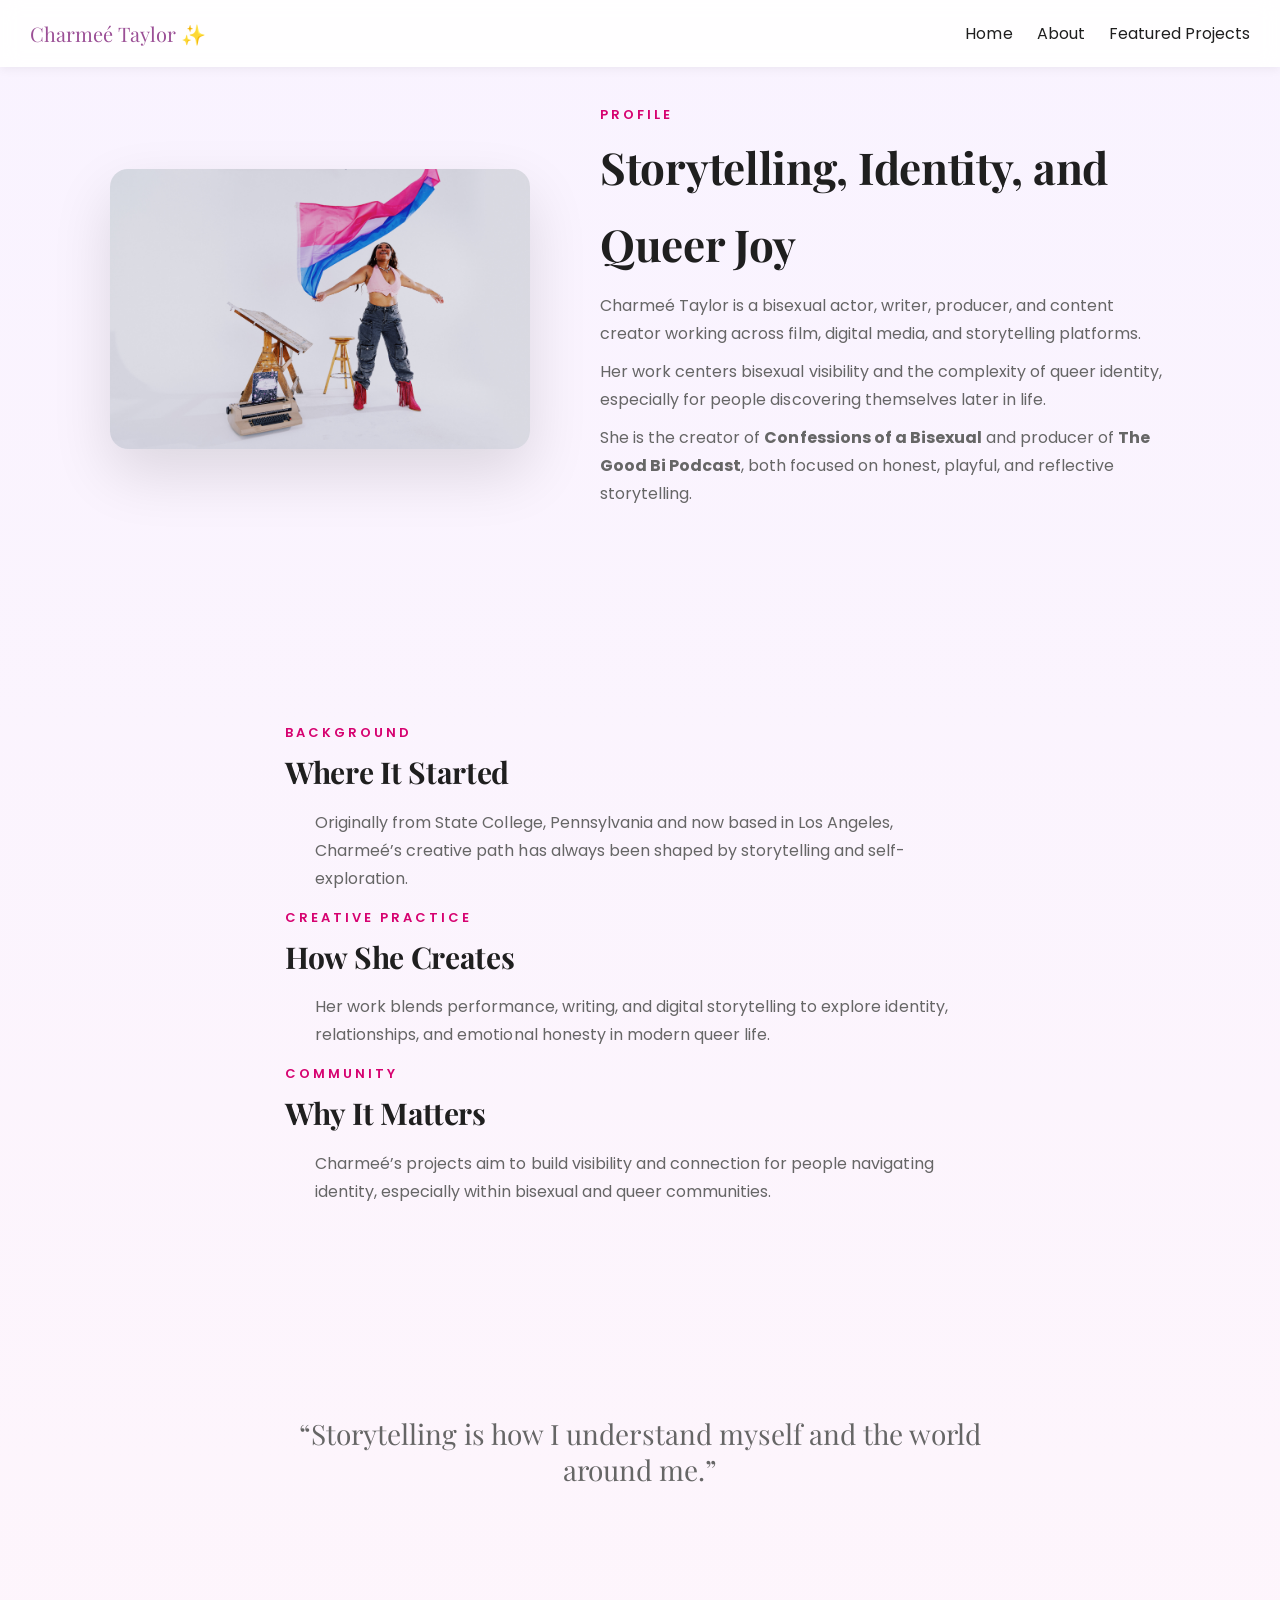
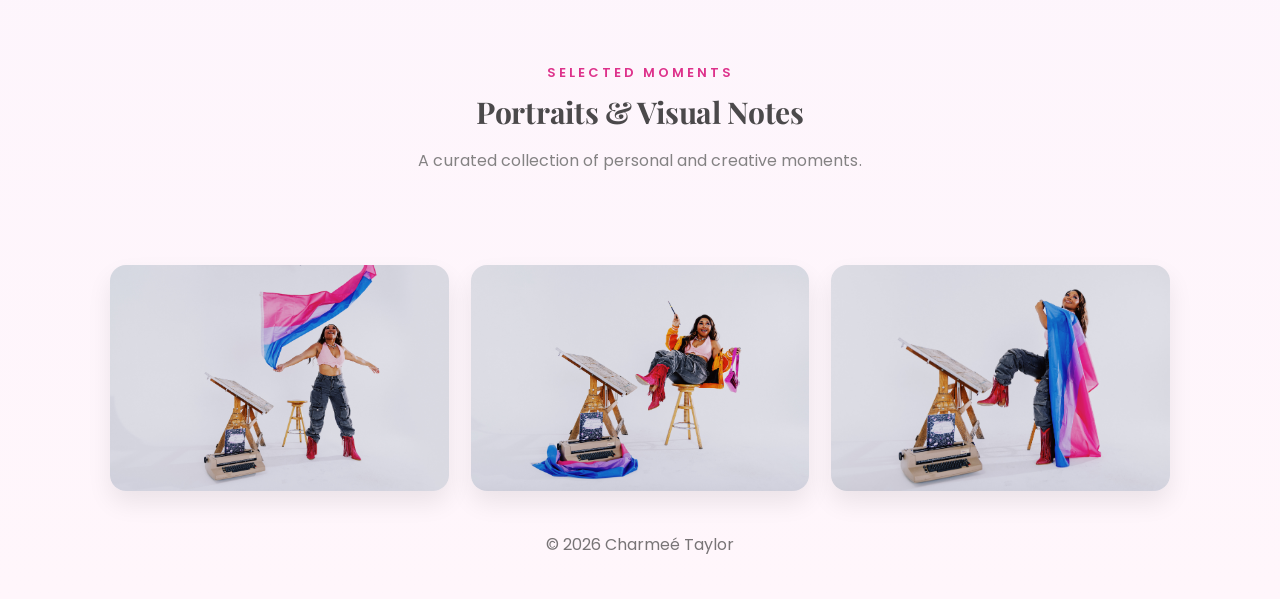
==== commit 351f9db6: "final draft 1" ====
--- a/about.html
+++ b/about.html
@@ -14,12 +14,12 @@
 <body>
 
 <nav class="navbar">
-  <div class="logo">Charmeé Taylor ✨</div>
+  <a href="index.html" class="logo">Charmeé Taylor ✨</a>
 
   <ul class="nav-links">
     <li><a href="index.html">Home</a></li>
     <li><a href="about.html">About</a></li>
-    <li><a href="work.html">Work</a></li>
+    <li><a href="work.html">Featured Projects</a></li>
   </ul>
 
   <div class="hamburger">&#9776;</div>
--- a/style.css
+++ b/style.css
@@ -163,6 +163,7 @@
 position: relative;
 text-align: center;
 padding-top: 120px;
+padding-bottom: 60px;
 overflow: hidden;
 }
 
@@ -343,7 +344,10 @@
 }
 
 .featured-work-inner {
-  position: relative;
+  background: white;
+  box-shadow: 0 25px 60px rgba(0,0,0,0.08);
+  padding: 50px;
+  border-radius: 24px;
   display: grid;
   grid-template-columns: 1fr 1fr;
   gap: 60px;
@@ -352,7 +356,7 @@
 
 .featured-image img {
   width: 100%;
-  height: 520px;
+  height: 420px;
   border-radius: 18px;
   box-shadow: 0 30px 80px rgba(0,0,0,0.12);
   object-fit: cover;
@@ -393,25 +397,43 @@
 }
 
 .work-card {
-  transition: transform 0.25s ease, box-shadow 0.25s ease;
+  text-decoration: none;
+  transition: transform 0.3s ease;
   display: block;
 }
 
 .work-card:hover {
-  transform: translateY(-8px);
-  box-shadow: 0 20px 40px rgba(155, 79, 150, 0.18);
+  transform: translateY(-4px);
 }
 
 .work-card img {
   width: 100%;
-  height: 210px;
+  height: 340px;
   object-fit: cover;
   display: block;
-  border-radius: 12px 12px 0 0;
-}
+  border-radius: 14px;
+}
+
+/* .work-placeholder {
+  width: 100%;
+  height: 340px;
+  background: #eee;
+  border-radius: 14px;
+} */
 
 .work-info {
-  padding: 14px;
+  padding: 16px;
+}
+
+.work-info h3 {
+  font-size: 22px;
+  margin-bottom: 6px;
+}
+
+.work-info p {
+  margin: 0;
+  font-size: 15px;
+  line-height: 1.6;
 }
 
 .work-hero {
@@ -436,11 +458,27 @@
   line-height: 1.7;
 }
 
+.archive-header {
+  text-align: center;
+  max-width: 600px;
+  margin: 0 auto 60px;
+}
+
+.archive-header h2 {
+  margin-bottom: 12px;
+  margin-top: 10px;
+  font-size: 42px;
+}
+
+.archive-header p {
+ max-width: 500px;
+}
+
 
 /* ABOUT */
 .about-container {
   display: flex;
-  gap: 40px;
+  gap: 70px;
   align-items: center;
   flex-wrap: wrap;
 }
@@ -471,9 +509,17 @@
 }
 
 .about-photo {
-  width: 280px;
-  border-radius: 14px;
-}
+  width: 420px;
+  border-radius: 18px;
+  max-width: 100%;
+  object-ratio: 4 / 5;
+  object-fit: cover;
+  box-shadow: 0 25px 60px rgba(0,0,0,0.12);
+}
+
+.about-text {
+flex: 1;
+max-width: 600px;}
 
 .gallery-photo {
   width: 100%;
@@ -526,16 +572,43 @@
 
 /* MOBILE */
 @media (max-width: 768px) {
+
+  .hamburger {
+    display: block;
+    cursor: pointer;
+  }
+
+  /* NAV MENU */
   .nav-links {
     display: none;
+    flex-direction: column;
+    position: absolute;
+    top: 70px;
+    right: 20px;
+    background: rgba(255,255,255,0.95);
+    padding: 20px;
+    border-radius: 12px;
+    box-shadow: 0 10px 30px rgba(0,0,0,0.08);
+    gap: 16px;
   }
 
-  .hamburger {
-    display: block;
+  .nav-links.active {
+    display: flex;
   }
 
-  .about-container {
-    flex-direction: column;
+  /* FEATURED SECTION */
+  .featured-work-inner {
+    grid-template-columns: 1fr;
+    padding: 24px;
+    gap: 24px;
     text-align: center;
   }
+
+  .featured-text {
+    padding-left: 0;
+  }
+
+  .featured-image img {
+    height: auto;
+  }
 }
